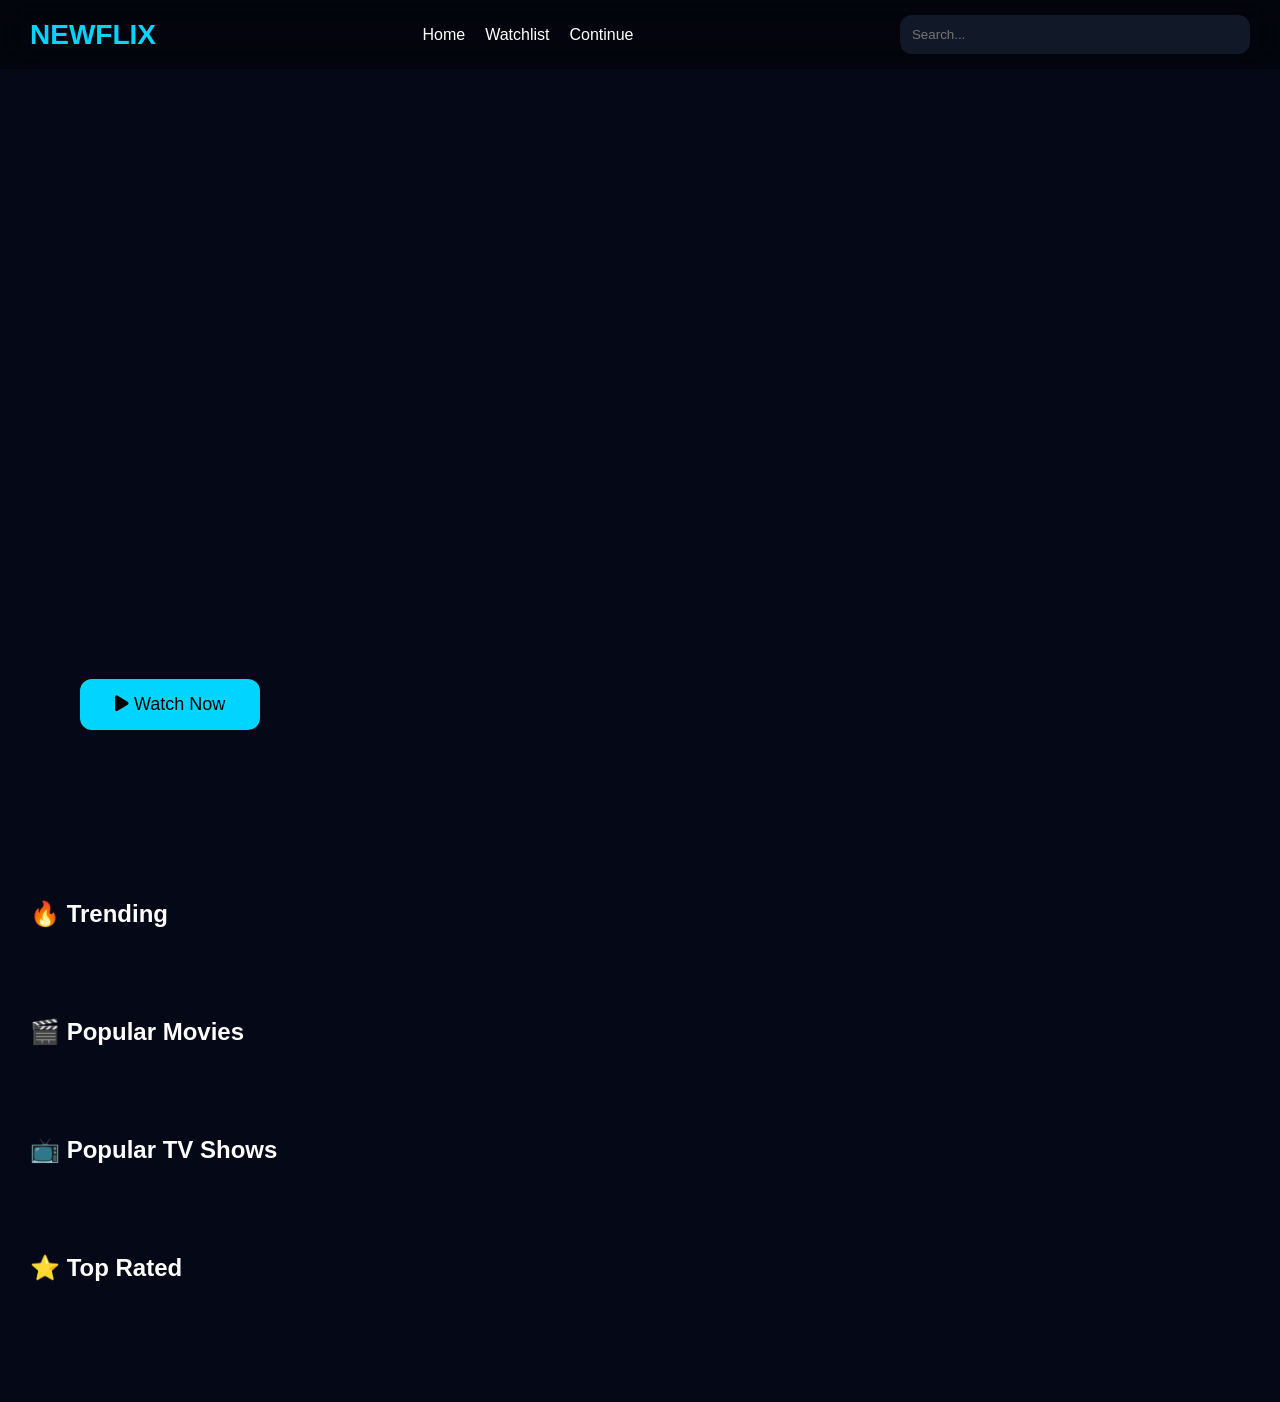
==== index.html @ 7b1274ec "Add files via upload" ====
<!DOCTYPE html>
<html lang="en">
<head>
<meta charset="UTF-8">
<meta name="viewport" content="width=device-width, initial-scale=1.0">

<title>StreamFlix V3</title>

<link rel="icon" href="ico/favicon.png">

<link href="https://cdnjs.cloudflare.com/ajax/libs/font-awesome/6.5.1/css/all.min.css" rel="stylesheet">

<link rel="stylesheet" href="css/main.css">

</head>
<body>

<header class="header">

<div class="logo">

NEWFLIX

</div>

<nav>

<a href="index.html">
Home
</a>

<a href="watchlist.html">
Watchlist
</a>

<a href="history.html">
Continue
</a>

</nav>

<div class="search-box">

<input
type="text"
id="searchInput"
placeholder="Search..."
>

</div>

</header>

<section id="hero" class="hero">

    <div class="hero-overlay">

        <h1 id="heroTitle"></h1>

        <p id="heroOverview"></p>

        <div class="hero-buttons">

            <button id="watchHero">
                <i class="fas fa-play"></i>
                Watch Now
            </button>

        </div>

    </div>

</section>

<main>

    <section>

        <h2>🔥 Trending</h2>

        <div id="trending" class="row"></div>

    </section>

    <section>

        <h2>🎬 Popular Movies</h2>

        <div id="movies" class="row"></div>

    </section>

    <section>

        <h2>📺 Popular TV Shows</h2>

        <div id="tv" class="row"></div>

    </section>

    <section>

        <h2>⭐ Top Rated</h2>

        <div id="toprated" class="row"></div>

    </section>

</main>

<script src="streamflix_live_search.js"></script>

<script src="js/tmdb.js"></script>

<script src="js/app.js"></script>

</body>
</html>
---- css/main.css ----
*{
margin:0;
padding:0;
box-sizing:border-box;
font-family:Segoe UI,sans-serif;
}

body{
background:#050816;
color:white;
overflow-x:hidden;
}

.header{
position:fixed;
top:0;
width:100%;
z-index:999;
display:flex;
justify-content:space-between;
align-items:center;
padding:15px 30px;
backdrop-filter:blur(15px);
background:rgba(0,0,0,.4);
}

.logo{
font-size:28px;
font-weight:bold;
color:#00d4ff;
}

.search-box input{
width:350px;
padding:12px;
border:none;
border-radius:12px;
background:#111827;
color:white;
}

.hero{
height:90vh;
background-size:cover;
background-position:center;
display:flex;
align-items:flex-end;
padding:80px;
}

.hero-overlay{
max-width:700px;
}

.hero h1{
font-size:4rem;
margin-bottom:20px;
}

.hero p{
line-height:1.7;
margin-bottom:25px;
}

.hero button{
padding:15px 35px;
border:none;
border-radius:12px;
background:#00d4ff;
cursor:pointer;
font-size:18px;
}

main{
padding:30px;
}

section{
margin-bottom:60px;
}

section h2{
margin-bottom:20px;
}

.row{
display:flex;
gap:15px;
overflow-x:auto;
padding-bottom:10px;
}

.card{
min-width:220px;
background:#0f172a;
border-radius:18px;
overflow:hidden;
cursor:pointer;
transition:.3s;
}

.card:hover{
transform:translateY(-10px);
}

.card img{
width:100%;
height:330px;
object-fit:cover;
}

.card-info{
padding:15px;
}

.card-title{
font-weight:bold;
margin-bottom:8px;
}

nav{
display:flex;
gap:20px;
}

nav a{
color:white;
text-decoration:none;
}

nav a:hover{
color:#00d4ff;
}
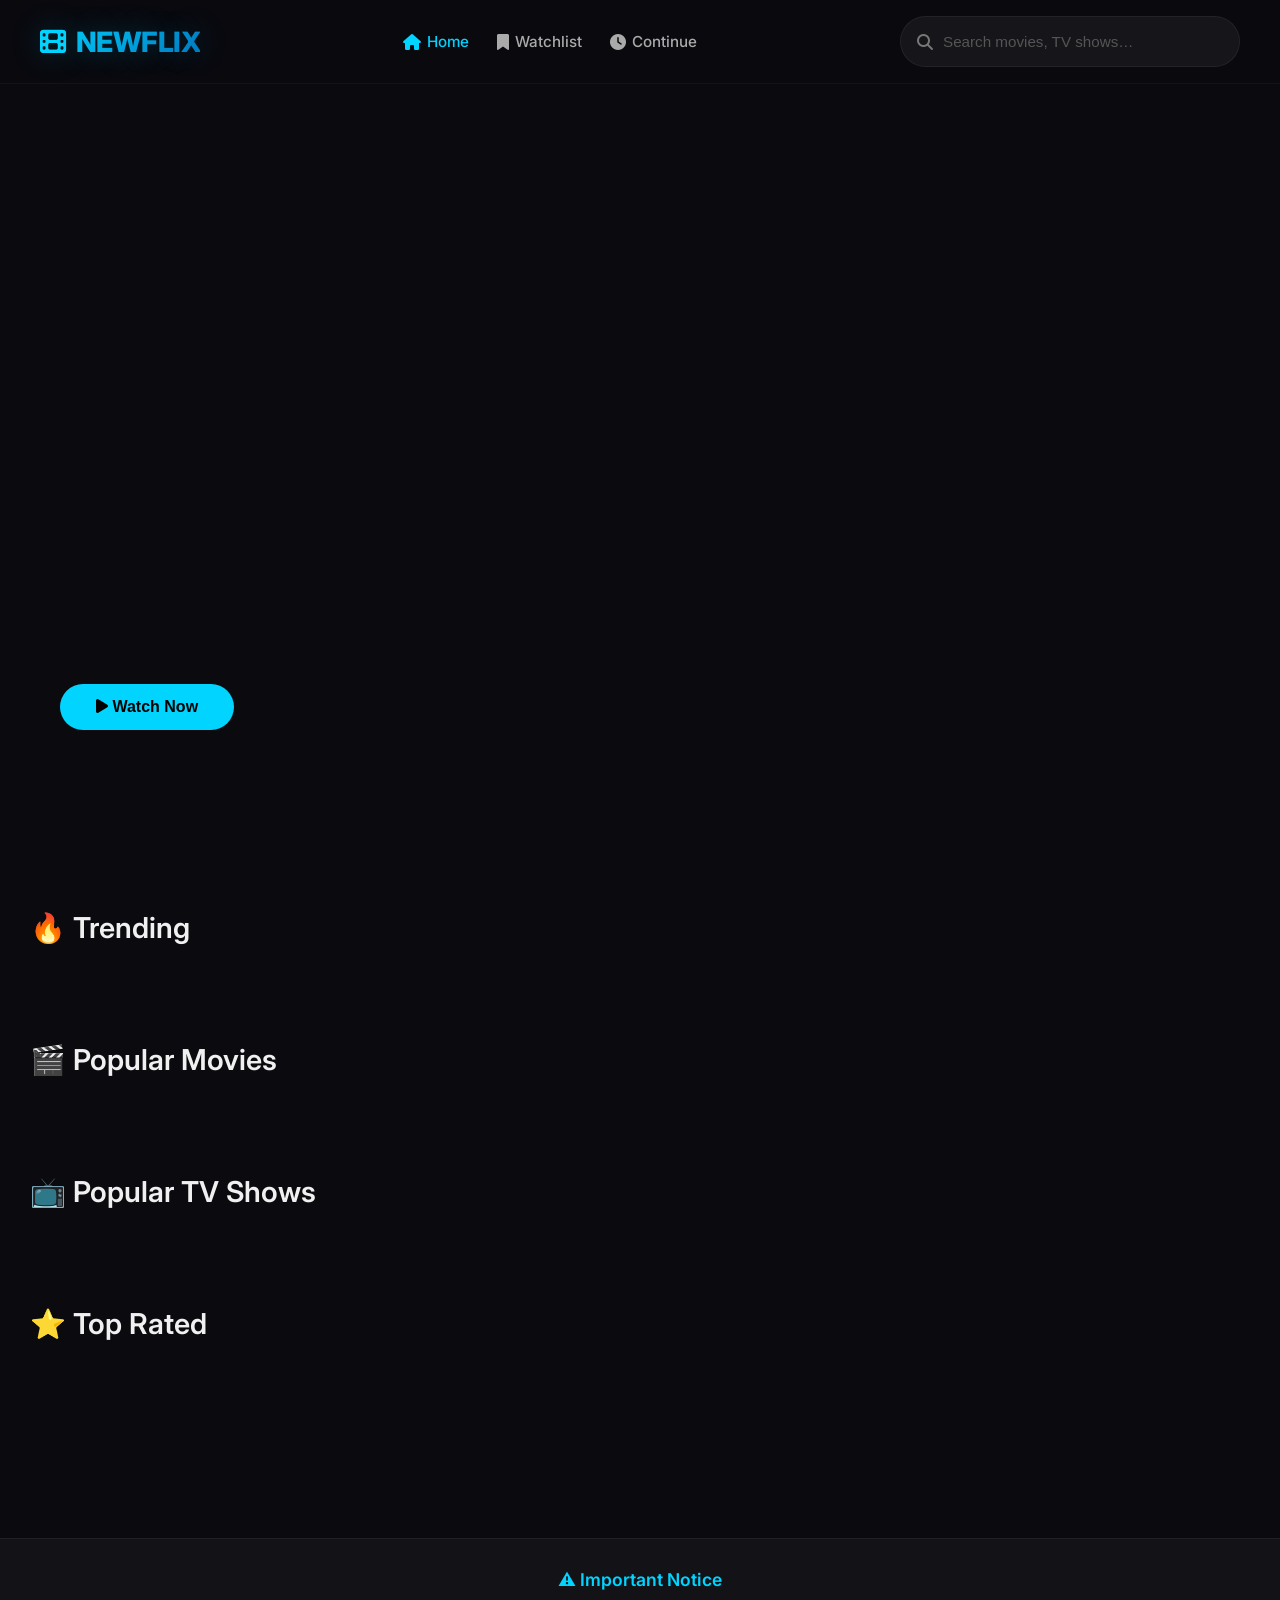
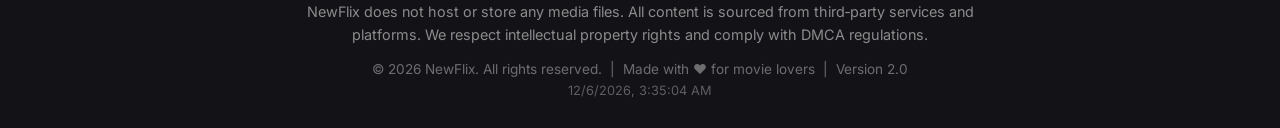
==== commit 5ba3d165: "Add files via upload" ====
--- a/index.html
+++ b/index.html
@@ -1,118 +1,78 @@
 <!DOCTYPE html>
 <html lang="en">
 <head>
-<meta charset="UTF-8">
-<meta name="viewport" content="width=device-width, initial-scale=1.0">
-
-<title>StreamFlix V3</title>
-
-<link rel="icon" href="ico/favicon.png">
-
-<link href="https://cdnjs.cloudflare.com/ajax/libs/font-awesome/6.5.1/css/all.min.css" rel="stylesheet">
-
-<link rel="stylesheet" href="css/main.css">
-
+  <meta charset="UTF-8">
+  <meta name="viewport" content="width=device-width, initial-scale=1.0">
+  <title>NewFlix V3</title>
+  <!-- Favicon (inline SVG) -->
+  <link rel="icon" href="data:image/svg+xml,<svg xmlns='http://www.w3.org/2000/svg' viewBox='0 0 100 100'><circle cx='50' cy='50' r='45' fill='%2300d4ff'/><polygon points='35,25 75,50 35,75' fill='white'/></svg>">
+  <link href="https://fonts.googleapis.com/css2?family=Inter:opsz@14..32&display=swap" rel="stylesheet">
+  <link rel="stylesheet" href="https://cdnjs.cloudflare.com/ajax/libs/font-awesome/6.5.1/css/all.min.css">
+  <link rel="stylesheet" href="css/main.css">
 </head>
 <body>
 
-<header class="header">
+  <header class="header">
+    <div class="logo"><i class="fas fa-film"></i> NEWFLIX</div>
+    <nav>
+      <a href="index.html" class="active"><i class="fas fa-home"></i> Home</a>
+      <a href="watchlist.html"><i class="fas fa-bookmark"></i> Watchlist</a>
+      <a href="history.html"><i class="fas fa-clock"></i> Continue</a>
+    </nav>
+    <div class="search-box">
+      <i class="fas fa-search"></i>
+      <input type="text" id="searchInput" placeholder="Search movies, TV shows…">
+    </div>
+  </header>
 
-<div class="logo">
+  <section id="hero" class="hero">
+    <div class="hero-overlay">
+      <h1 id="heroTitle"></h1>
+      <p id="heroOverview"></p>
+      <div class="hero-buttons">
+        <button id="watchHero"><i class="fas fa-play"></i> Watch Now</button>
+      </div>
+    </div>
+  </section>
 
-NEWFLIX
+  <main>
+    <!-- Sections will be populated by JS -->
+  </main>
 
-</div>
+  <!-- Footer -->
+  <footer style="
+    margin-top: 60px;
+    padding: 30px 20px;
+    text-align: center;
+    background: rgba(255,255,255,0.03);
+    border-top: 1px solid rgba(255,255,255,0.06);
+    color: #aaa;
+    font-family: 'Inter', sans-serif;
+  ">
+    <div style="margin-bottom: 10px; font-weight: 600; color: #00d4ff; font-size: 1.1rem;">
+      ⚠️ Important Notice
+    </div>
+    <div style="max-width: 700px; margin: 0 auto 15px; font-size: 0.9rem; line-height: 1.6; opacity: 0.8;">
+      NewFlix does not host or store any media files. All content is sourced from third‑party services and platforms.
+      We respect intellectual property rights and comply with DMCA regulations.
+    </div>
+    <div style="font-size: 0.85rem; opacity: 0.6;">
+      © <span id="current-year"></span> NewFlix. All rights reserved. &nbsp;|&nbsp; Made with ❤️ for movie lovers &nbsp;|&nbsp; Version 2.0
+    </div>
+    <div id="datetime" style="font-size: 0.8rem; margin-top: 6px; opacity: 0.5;"></div>
+  </footer>
 
-<nav>
+  <script>
+    document.getElementById('current-year').textContent = new Date().getFullYear();
+    function updateDateTime() {
+      document.getElementById('datetime').textContent = new Date().toLocaleString();
+    }
+    updateDateTime();
+    setInterval(updateDateTime, 1000);
+  </script>
 
-<a href="index.html">
-Home
-</a>
-
-<a href="watchlist.html">
-Watchlist
-</a>
-
-<a href="history.html">
-Continue
-</a>
-
-</nav>
-
-<div class="search-box">
-
-<input
-type="text"
-id="searchInput"
-placeholder="Search..."
->
-
-</div>
-
-</header>
-
-<section id="hero" class="hero">
-
-    <div class="hero-overlay">
-
-        <h1 id="heroTitle"></h1>
-
-        <p id="heroOverview"></p>
-
-        <div class="hero-buttons">
-
-            <button id="watchHero">
-                <i class="fas fa-play"></i>
-                Watch Now
-            </button>
-
-        </div>
-
-    </div>
-
-</section>
-
-<main>
-
-    <section>
-
-        <h2>🔥 Trending</h2>
-
-        <div id="trending" class="row"></div>
-
-    </section>
-
-    <section>
-
-        <h2>🎬 Popular Movies</h2>
-
-        <div id="movies" class="row"></div>
-
-    </section>
-
-    <section>
-
-        <h2>📺 Popular TV Shows</h2>
-
-        <div id="tv" class="row"></div>
-
-    </section>
-
-    <section>
-
-        <h2>⭐ Top Rated</h2>
-
-        <div id="toprated" class="row"></div>
-
-    </section>
-
-</main>
-
-<script src="streamflix_live_search.js"></script>
-
-<script src="js/tmdb.js"></script>
-
-<script src="js/app.js"></script>
-
+  <script src="js/tmdb.js"></script>
+  <script src="js/app.js"></script>
+  <script src="js/streamflix_live_search.js"></script>
 </body>
 </html>
--- a/css/main.css
+++ b/css/main.css
@@ -1,133 +1,177 @@
-*{
-margin:0;
-padding:0;
-box-sizing:border-box;
-font-family:Segoe UI,sans-serif;
+* {
+  margin: 0;
+  padding: 0;
+  box-sizing: border-box;
+}
+body {
+  font-family: 'Inter', -apple-system, sans-serif;
+  background: #0a0a0f;
+  color: #f0f0f0;
+  overflow-x: hidden;
+  scroll-behavior: smooth;
 }
 
-body{
-background:#050816;
-color:white;
-overflow-x:hidden;
+::-webkit-scrollbar { width: 8px; }
+::-webkit-scrollbar-track { background: rgba(255,255,255,0.02); }
+::-webkit-scrollbar-thumb { background: rgba(0,212,255,0.3); border-radius: 40px; }
+
+/* ── Header ── */
+.header {
+  position: fixed; top:0; width:100%; z-index:999;
+  display:flex; justify-content:space-between; align-items:center;
+  padding: 16px 40px;
+  background: rgba(10, 10, 15, 0.75);
+  backdrop-filter: blur(20px);
+  border-bottom: 1px solid rgba(255,255,255,0.04);
+}
+.logo {
+  font-size: 28px;
+  font-weight: 800;
+  background: linear-gradient(135deg, #00d4ff 0%, #0077be 100%);
+  -webkit-background-clip: text;
+  -webkit-text-fill-color: transparent;
+  background-clip: text;
+  letter-spacing: -0.5px;
+  text-shadow: 0 0 30px rgba(0, 212, 255, 0.25);
+  display: flex;
+  align-items: center;
+  gap: 10px;
+}
+.logo i {
+  font-size: 26px;
+  color: #00d4ff;
+  -webkit-text-fill-color: #00d4ff;
 }
 
-.header{
-position:fixed;
-top:0;
-width:100%;
-z-index:999;
-display:flex;
-justify-content:space-between;
-align-items:center;
-padding:15px 30px;
-backdrop-filter:blur(15px);
-background:rgba(0,0,0,.4);
+nav { display: flex; gap: 28px; }
+nav a {
+  color: #aaa; text-decoration: none; font-weight: 500;
+  transition: 0.3s; font-size: 0.95rem;
+  display: flex; align-items: center; gap: 6px;
+}
+nav a:hover, nav a.active { color: #00d4ff; }
+nav a i { font-size: 1rem; }
+
+.search-box {
+  display: flex; align-items: center;
+  background: rgba(255,255,255,0.05);
+  border-radius: 40px;
+  padding: 6px 16px;
+  border: 1px solid rgba(255,255,255,0.06);
+  transition: 0.3s;
+}
+.search-box:focus-within { border-color: rgba(0,212,255,0.3); background: rgba(255,255,255,0.08); }
+.search-box i { color: #777; margin-right: 10px; }
+.search-box input {
+  background: transparent; border: none; padding: 10px 0; color: #fff;
+  width: 280px; outline: none; font-size: 0.95rem;
+}
+.search-box input::placeholder { color: #555; }
+
+/* ── Hero ── */
+.hero {
+  height: 90vh; min-height: 500px;
+  background-size: cover; background-position: center;
+  display: flex; align-items: flex-end;
+  padding: 80px 60px;
+  position: relative;
+}
+.hero::after {
+  content: ''; position: absolute; inset:0;
+  background: linear-gradient(180deg, transparent 30%, rgba(10,10,15,0.9) 100%);
+}
+.hero-overlay {
+  max-width: 700px;
+  position: relative; z-index: 2;
+  animation: fadeUp 0.8s ease;
+}
+@keyframes fadeUp {
+  from { opacity:0; transform: translateY(30px); }
+  to { opacity:1; transform: translateY(0); }
+}
+.hero h1 { font-size: 4.5rem; font-weight: 700; letter-spacing: -2px; margin-bottom: 20px; }
+.hero p { font-size: 1.1rem; line-height: 1.8; opacity: 0.8; max-width: 600px; margin-bottom: 30px; }
+.hero button {
+  padding: 14px 36px; border: none; border-radius: 40px;
+  background: #00d4ff; color: #000; font-weight: 600; font-size: 1rem;
+  cursor: pointer; transition: 0.3s;
+}
+.hero button:hover { box-shadow: 0 0 40px rgba(0,212,255,0.3); transform: scale(1.02); }
+
+/* ── Main sections ── */
+main { padding: 40px 30px; }
+section { margin-bottom: 60px; }
+section h2 {
+  font-size: 1.8rem; font-weight: 600; margin-bottom: 25px;
+  display: flex; align-items: center; gap: 12px;
+}
+section h2 i { color: #00d4ff; }
+
+/* ── Cards ── */
+.row {
+  display: flex; gap: 22px; overflow-x: auto;
+  padding-bottom: 12px;
+  scroll-snap-type: x mandatory;
+}
+.row > * { scroll-snap-align: start; }
+
+.card {
+  min-width: 210px; width: 210px;
+  background: rgba(255,255,255,0.04);
+  backdrop-filter: blur(12px);
+  border-radius: 20px;
+  overflow: hidden;
+  cursor: pointer;
+  transition: all 0.3s cubic-bezier(0.2, 0, 0, 1);
+  border: 1px solid rgba(255,255,255,0.04);
+}
+.card:hover {
+  transform: translateY(-12px) scale(1.02);
+  border-color: rgba(0,212,255,0.2);
+  box-shadow: 0 20px 60px rgba(0,0,0,0.5);
+}
+.card img {
+  width: 100%; height: 310px; object-fit: cover;
+  border-bottom: 1px solid rgba(255,255,255,0.04);
+}
+.card-info { padding: 16px; }
+.card-title {
+  font-weight: 600; font-size: 1rem;
+  display: -webkit-box; -webkit-line-clamp: 2; -webkit-box-orient: vertical; overflow: hidden;
+}
+.card-info p { font-size: 0.85rem; opacity: 0.6; margin-top: 4px; }
+
+/* ── Watchlist & History cards ── */
+#watchlistGrid .card { min-width: 200px; width: 200px; }
+#continueCard .card {
+  min-width: 100%; max-width: 500px;
+  display: flex; gap: 20px; align-items: center;
+  padding: 20px;
+}
+#continueCard .card img { width: 140px; height: 200px; border-radius: 12px; object-fit: cover; }
+#continueCard .card-info { flex:1; }
+#continueCard .card-info button {
+  margin-top: 12px; padding: 10px 24px; border: none; border-radius: 40px;
+  background: #00d4ff; color: #000; font-weight: 600; cursor: pointer; transition: 0.3s;
+}
+#continueCard .card-info button:hover { box-shadow: 0 0 30px rgba(0,212,255,0.3); }
+
+/* ── Responsive ── */
+@media (max-width: 900px) {
+  .header { flex-wrap: wrap; padding: 12px 20px; gap: 10px; }
+  .search-box { width: 100%; order: 3; }
+  .search-box input { width: 100%; }
+  nav { gap: 16px; }
+  .hero { padding: 60px 30px; height: 70vh; }
+  .hero h1 { font-size: 2.8rem; }
+  .card { min-width: 160px; width: 160px; }
+  .card img { height: 240px; }
 }
 
-.logo{
-font-size:28px;
-font-weight:bold;
-color:#00d4ff;
-}
-
-.search-box input{
-width:350px;
-padding:12px;
-border:none;
-border-radius:12px;
-background:#111827;
-color:white;
-}
-
-.hero{
-height:90vh;
-background-size:cover;
-background-position:center;
-display:flex;
-align-items:flex-end;
-padding:80px;
-}
-
-.hero-overlay{
-max-width:700px;
-}
-
-.hero h1{
-font-size:4rem;
-margin-bottom:20px;
-}
-
-.hero p{
-line-height:1.7;
-margin-bottom:25px;
-}
-
-.hero button{
-padding:15px 35px;
-border:none;
-border-radius:12px;
-background:#00d4ff;
-cursor:pointer;
-font-size:18px;
-}
-
-main{
-padding:30px;
-}
-
-section{
-margin-bottom:60px;
-}
-
-section h2{
-margin-bottom:20px;
-}
-
-.row{
-display:flex;
-gap:15px;
-overflow-x:auto;
-padding-bottom:10px;
-}
-
-.card{
-min-width:220px;
-background:#0f172a;
-border-radius:18px;
-overflow:hidden;
-cursor:pointer;
-transition:.3s;
-}
-
-.card:hover{
-transform:translateY(-10px);
-}
-
-.card img{
-width:100%;
-height:330px;
-object-fit:cover;
-}
-
-.card-info{
-padding:15px;
-}
-
-.card-title{
-font-weight:bold;
-margin-bottom:8px;
-}
-
-nav{
-display:flex;
-gap:20px;
-}
-
-nav a{
-color:white;
-text-decoration:none;
-}
-
-nav a:hover{
-color:#00d4ff;
+@media (max-width: 500px) {
+  .hero h1 { font-size: 2rem; }
+  .hero p { font-size: 0.95rem; }
+  .card { min-width: 140px; width: 140px; }
+  .card img { height: 200px; }
+  #continueCard .card { flex-direction: column; text-align: center; }
 }
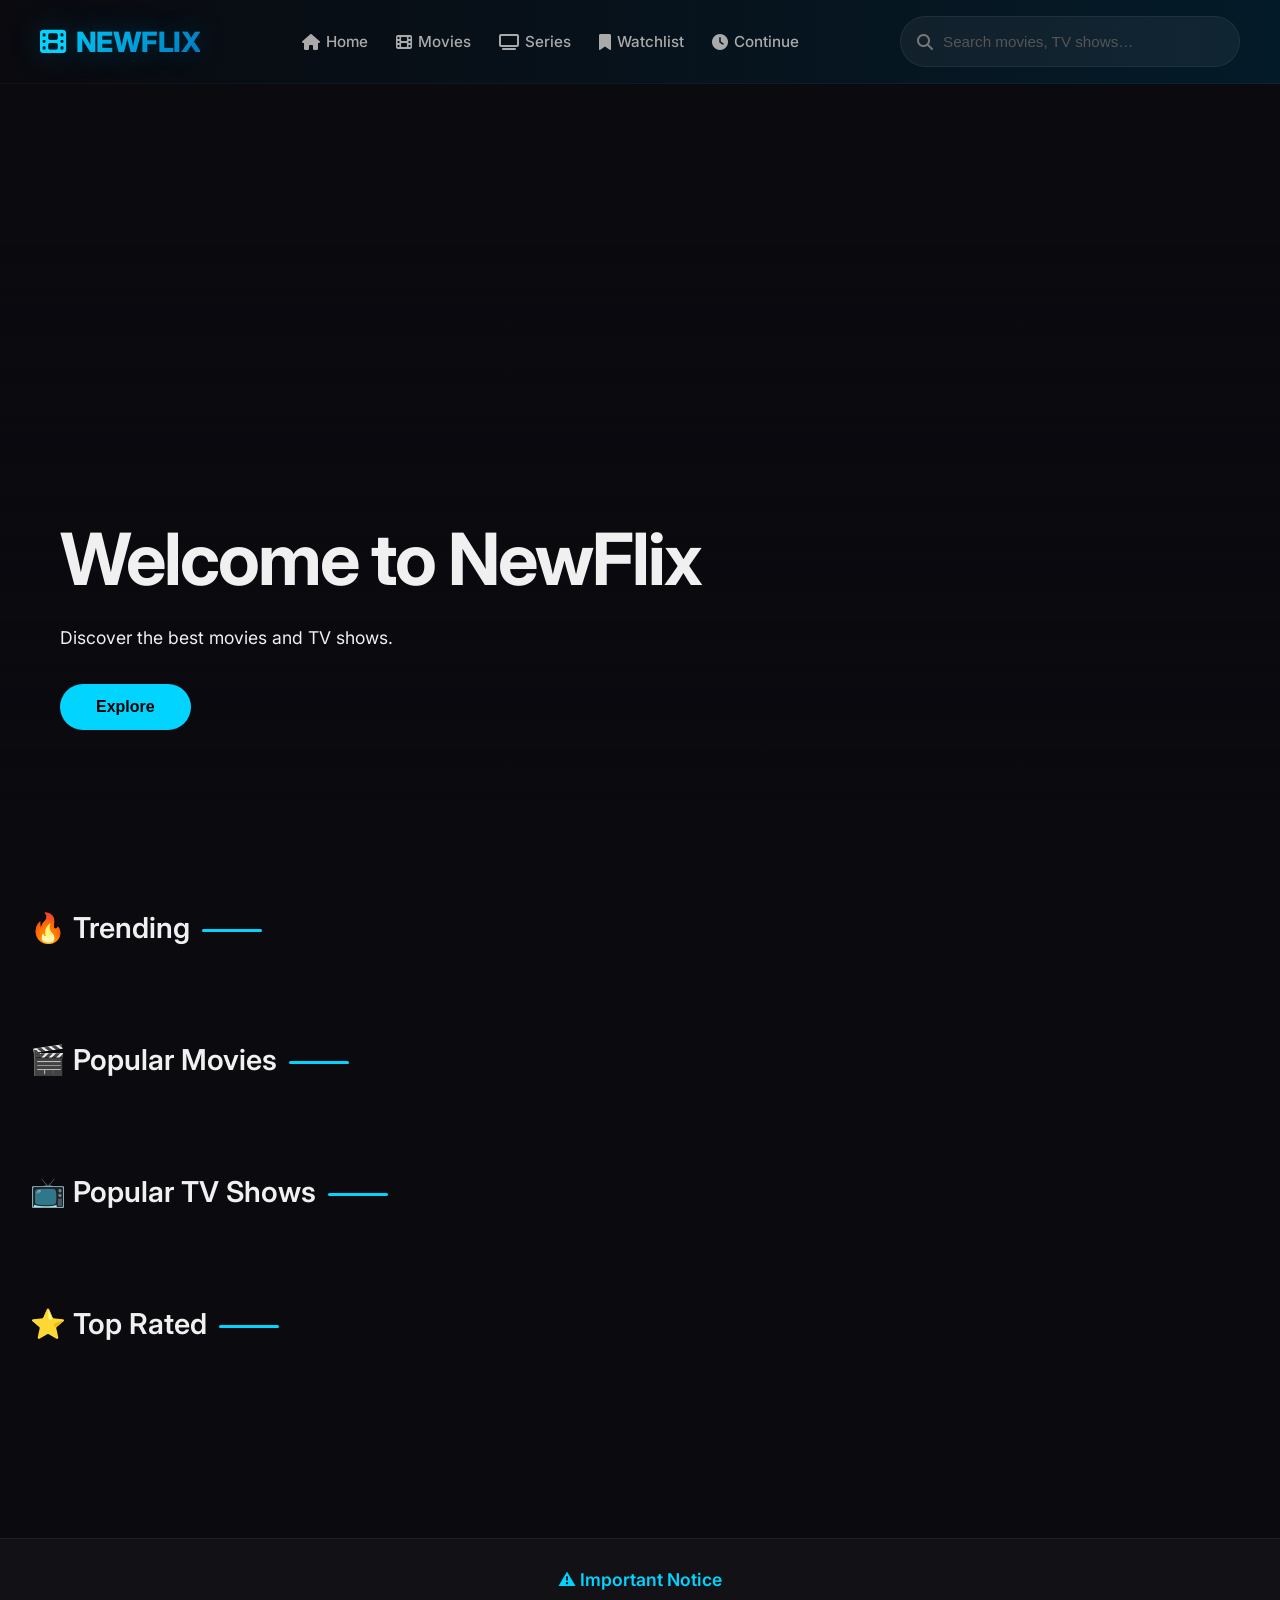
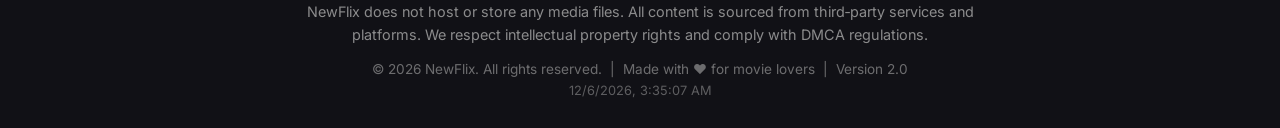
==== commit a1710d3c: "new design" ====
--- a/index.html
+++ b/index.html
@@ -3,7 +3,7 @@
 <head>
   <meta charset="UTF-8">
   <meta name="viewport" content="width=device-width, initial-scale=1.0">
-  <title>NewFlix V3</title>
+  <title>NewFlix</title>
   <!-- Favicon (inline SVG) -->
   <link rel="icon" href="data:image/svg+xml,<svg xmlns='http://www.w3.org/2000/svg' viewBox='0 0 100 100'><circle cx='50' cy='50' r='45' fill='%2300d4ff'/><polygon points='35,25 75,50 35,75' fill='white'/></svg>">
   <link href="https://fonts.googleapis.com/css2?family=Inter:opsz@14..32&display=swap" rel="stylesheet">
@@ -14,11 +14,13 @@
 
   <header class="header">
     <div class="logo"><i class="fas fa-film"></i> NEWFLIX</div>
-    <nav>
-      <a href="index.html" class="active"><i class="fas fa-home"></i> Home</a>
-      <a href="watchlist.html"><i class="fas fa-bookmark"></i> Watchlist</a>
-      <a href="history.html"><i class="fas fa-clock"></i> Continue</a>
-    </nav>
+<nav>
+  <a href="index.html"><i class="fas fa-home"></i> Home</a>
+  <a href="movies.html"><i class="fas fa-film"></i> Movies</a>
+  <a href="series.html"><i class="fas fa-tv"></i> Series</a>
+  <a href="watchlist.html"><i class="fas fa-bookmark"></i> Watchlist</a>
+  <a href="history.html"><i class="fas fa-clock"></i> Continue</a>
+</nav>
     <div class="search-box">
       <i class="fas fa-search"></i>
       <input type="text" id="searchInput" placeholder="Search movies, TV shows…">
--- a/css/main.css
+++ b/css/main.css
@@ -9,21 +9,64 @@
   color: #f0f0f0;
   overflow-x: hidden;
   scroll-behavior: smooth;
-}
-
+  /* Page fade-in animation */
+  animation: fadeInPage 0.8s ease-out forwards;
+}
+
+/* ── Custom scrollbar ── */
 ::-webkit-scrollbar { width: 8px; }
 ::-webkit-scrollbar-track { background: rgba(255,255,255,0.02); }
 ::-webkit-scrollbar-thumb { background: rgba(0,212,255,0.3); border-radius: 40px; }
 
-/* ── Header ── */
+/* ── Keyframes ── */
+@keyframes fadeInPage {
+  0% { opacity: 0; }
+  100% { opacity: 1; }
+}
+
+@keyframes slideUpFade {
+  0% { opacity: 0; transform: translateY(30px); }
+  100% { opacity: 1; transform: translateY(0); }
+}
+
+@keyframes pulseBtn {
+  0% { box-shadow: 0 0 0 0 rgba(0, 212, 255, 0.4); }
+  70% { box-shadow: 0 0 0 20px rgba(0, 212, 255, 0); }
+  100% { box-shadow: 0 0 0 0 rgba(0, 212, 255, 0); }
+}
+
+@keyframes gradientMove {
+  0% { background-position: 0% 50%; }
+  100% { background-position: 100% 50%; }
+}
+
+@keyframes spinReel {
+  0% { transform: rotate(0deg); }
+  100% { transform: rotate(360deg); }
+}
+
+@keyframes logoGlow {
+  0% { filter: drop-shadow(0 0 5px rgba(0, 212, 255, 0.2)); }
+  100% { filter: drop-shadow(0 0 25px rgba(0, 212, 255, 0.6)); }
+}
+
+@keyframes expandLine {
+  0% { width: 0; }
+  100% { width: 60px; }
+}
+
+/* ── Header (with animated gradient) ── */
 .header {
   position: fixed; top:0; width:100%; z-index:999;
   display:flex; justify-content:space-between; align-items:center;
   padding: 16px 40px;
-  background: rgba(10, 10, 15, 0.75);
-  backdrop-filter: blur(20px);
+  background: linear-gradient(90deg, rgba(10,10,15,0.85), rgba(0,40,60,0.85), rgba(10,10,15,0.85));
+  background-size: 300% 100%;
+  animation: gradientMove 8s ease-in-out infinite alternate;
   border-bottom: 1px solid rgba(255,255,255,0.04);
 }
+
+/* ── Logo (animated) ── */
 .logo {
   font-size: 28px;
   font-weight: 800;
@@ -36,13 +79,16 @@
   display: flex;
   align-items: center;
   gap: 10px;
+  animation: logoGlow 3s ease-in-out infinite alternate;
 }
 .logo i {
   font-size: 26px;
   color: #00d4ff;
   -webkit-text-fill-color: #00d4ff;
-}
-
+  animation: spinReel 6s linear infinite;
+}
+
+/* ── Navigation ── */
 nav { display: flex; gap: 28px; }
 nav a {
   color: #aaa; text-decoration: none; font-weight: 500;
@@ -52,6 +98,7 @@
 nav a:hover, nav a.active { color: #00d4ff; }
 nav a i { font-size: 1rem; }
 
+/* ── Search box ── */
 .search-box {
   display: flex; align-items: center;
   background: rgba(255,255,255,0.05);
@@ -68,7 +115,7 @@
 }
 .search-box input::placeholder { color: #555; }
 
-/* ── Hero ── */
+/* ── Hero (animated elements) ── */
 .hero {
   height: 90vh; min-height: 500px;
   background-size: cover; background-position: center;
@@ -83,31 +130,52 @@
 .hero-overlay {
   max-width: 700px;
   position: relative; z-index: 2;
-  animation: fadeUp 0.8s ease;
-}
-@keyframes fadeUp {
-  from { opacity:0; transform: translateY(30px); }
-  to { opacity:1; transform: translateY(0); }
-}
-.hero h1 { font-size: 4.5rem; font-weight: 700; letter-spacing: -2px; margin-bottom: 20px; }
-.hero p { font-size: 1.1rem; line-height: 1.8; opacity: 0.8; max-width: 600px; margin-bottom: 30px; }
+}
+.hero h1 {
+  font-size: 4.5rem; font-weight: 700; letter-spacing: -2px; margin-bottom: 20px;
+  animation: slideUpFade 1s ease-out forwards;
+  opacity: 0;
+}
+.hero p {
+  font-size: 1.1rem; line-height: 1.8; opacity: 0.8; max-width: 600px; margin-bottom: 30px;
+  animation: slideUpFade 1s ease-out 0.3s forwards;
+  opacity: 0;
+}
 .hero button {
   padding: 14px 36px; border: none; border-radius: 40px;
   background: #00d4ff; color: #000; font-weight: 600; font-size: 1rem;
   cursor: pointer; transition: 0.3s;
-}
-.hero button:hover { box-shadow: 0 0 40px rgba(0,212,255,0.3); transform: scale(1.02); }
+  animation: slideUpFade 1s ease-out 0.6s forwards, pulseBtn 2.5s ease-in-out 1.5s infinite;
+  opacity: 0;
+}
+.hero button:hover {
+  box-shadow: 0 0 50px rgba(0,212,255,0.5);
+  transform: scale(1.05);
+}
 
 /* ── Main sections ── */
 main { padding: 40px 30px; }
 section { margin-bottom: 60px; }
+
+/* ── Section titles with animated underline ── */
 section h2 {
   font-size: 1.8rem; font-weight: 600; margin-bottom: 25px;
   display: flex; align-items: center; gap: 12px;
+  position: relative;
 }
 section h2 i { color: #00d4ff; }
-
-/* ── Cards ── */
+section h2::after {
+  content: '';
+  display: block;
+  width: 60px;
+  height: 3px;
+  background: #00d4ff;
+  border-radius: 4px;
+  margin-top: 5px;
+  animation: expandLine 0.8s ease-out forwards;
+}
+
+/* ── Cards (with enhanced hover) ── */
 .row {
   display: flex; gap: 22px; overflow-x: auto;
   padding-bottom: 12px;
@@ -122,17 +190,21 @@
   border-radius: 20px;
   overflow: hidden;
   cursor: pointer;
-  transition: all 0.3s cubic-bezier(0.2, 0, 0, 1);
+  transition: all 0.4s cubic-bezier(0.2, 0, 0, 1);
   border: 1px solid rgba(255,255,255,0.04);
 }
 .card:hover {
-  transform: translateY(-12px) scale(1.02);
-  border-color: rgba(0,212,255,0.2);
-  box-shadow: 0 20px 60px rgba(0,0,0,0.5);
+  transform: translateY(-12px) scale(1.03);
+  border-color: rgba(0,212,255,0.4);
+  box-shadow: 0 20px 50px rgba(0,212,255,0.15);
 }
 .card img {
   width: 100%; height: 310px; object-fit: cover;
   border-bottom: 1px solid rgba(255,255,255,0.04);
+  transition: 0.3s;
+}
+.card:hover img {
+  filter: brightness(1.1);
 }
 .card-info { padding: 16px; }
 .card-title {
@@ -154,7 +226,15 @@
   margin-top: 12px; padding: 10px 24px; border: none; border-radius: 40px;
   background: #00d4ff; color: #000; font-weight: 600; cursor: pointer; transition: 0.3s;
 }
-#continueCard .card-info button:hover { box-shadow: 0 0 30px rgba(0,212,255,0.3); }
+#continueCard .card-info button:hover { box-shadow: 0 0 30px rgba(0,212,255,0.3); transform: scale(1.02); }
+
+/* ── Delete buttons (continue & watchlist) ── */
+.delete-btn, .remove-continue-btn {
+  transition: 0.3s;
+}
+.delete-btn:hover, .remove-continue-btn:hover {
+  transform: scale(1.15);
+}
 
 /* ── Responsive ── */
 @media (max-width: 900px) {
@@ -174,4 +254,142 @@
   .card { min-width: 140px; width: 140px; }
   .card img { height: 200px; }
   #continueCard .card { flex-direction: column; text-align: center; }
+}
+
+/* ─── Carousel ─── */
+.carousel-container {
+  position: relative;
+  width: 100%;
+  height: 100%;
+  overflow: hidden;
+}
+
+.carousel-slides {
+  display: flex;
+  width: 100%;
+  height: 100%;
+  transition: transform 0.7s cubic-bezier(0.25, 0.46, 0.45, 0.94);
+}
+
+.carousel-slide {
+  flex: 0 0 100%;
+  height: 90vh;
+  min-height: 500px;
+  background-size: cover;
+  background-position: center;
+  position: relative;
+  display: flex;
+  align-items: flex-end;
+  padding: 80px 60px;
+}
+
+.carousel-slide::after {
+  content: '';
+  position: absolute;
+  inset: 0;
+  background: linear-gradient(180deg, transparent 30%, rgba(10,10,15,0.9) 100%);
+  pointer-events: none;
+}
+
+.carousel-slide .hero-overlay {
+  position: relative;
+  z-index: 2;
+  max-width: 700px;
+  animation: slideUpFade 0.7s ease-out forwards;
+}
+
+.carousel-slide .hero-overlay h1 {
+  font-size: 4.5rem;
+  font-weight: 700;
+  letter-spacing: -2px;
+  margin-bottom: 20px;
+}
+
+.carousel-slide .hero-overlay p {
+  font-size: 1.1rem;
+  line-height: 1.8;
+  opacity: 0.8;
+  max-width: 600px;
+  margin-bottom: 30px;
+}
+
+.carousel-btn {
+  padding: 14px 36px;
+  border: none;
+  border-radius: 40px;
+  background: #00d4ff;
+  color: #000;
+  font-weight: 600;
+  font-size: 1rem;
+  cursor: pointer;
+  transition: 0.3s;
+}
+.carousel-btn:hover {
+  box-shadow: 0 0 40px rgba(0,212,255,0.4);
+  transform: scale(1.05);
+}
+
+/* Navigation arrows */
+.carousel-arrow {
+  position: absolute;
+  top: 50%;
+  transform: translateY(-50%);
+  background: rgba(0,0,0,0.4);
+  backdrop-filter: blur(8px);
+  color: #fff;
+  border: 1px solid rgba(255,255,255,0.1);
+  border-radius: 50%;
+  width: 50px;
+  height: 50px;
+  font-size: 1.5rem;
+  cursor: pointer;
+  z-index: 10;
+  transition: 0.3s;
+  display: flex;
+  align-items: center;
+  justify-content: center;
+}
+.carousel-arrow:hover {
+  background: rgba(0,212,255,0.3);
+  border-color: #00d4ff;
+}
+.carousel-arrow.left { left: 20px; }
+.carousel-arrow.right { right: 20px; }
+
+/* Dots */
+.carousel-dots {
+  position: absolute;
+  bottom: 30px;
+  left: 50%;
+  transform: translateX(-50%);
+  display: flex;
+  gap: 12px;
+  z-index: 10;
+}
+.carousel-dots .dot {
+  width: 12px;
+  height: 12px;
+  border-radius: 50%;
+  background: rgba(255,255,255,0.3);
+  cursor: pointer;
+  transition: 0.3s;
+}
+.carousel-dots .dot.active {
+  background: #00d4ff;
+  box-shadow: 0 0 20px rgba(0,212,255,0.5);
+}
+.carousel-dots .dot:hover {
+  transform: scale(1.2);
+}
+
+/* Responsive */
+@media (max-width: 900px) {
+  .carousel-slide { padding: 60px 30px; height: 70vh; }
+  .carousel-slide .hero-overlay h1 { font-size: 2.8rem; }
+  .carousel-arrow { width: 40px; height: 40px; font-size: 1rem; }
+}
+@media (max-width: 500px) {
+  .carousel-slide .hero-overlay h1 { font-size: 2rem; }
+  .carousel-slide .hero-overlay p { font-size: 0.95rem; }
+  .carousel-arrow { display: none; }
 }
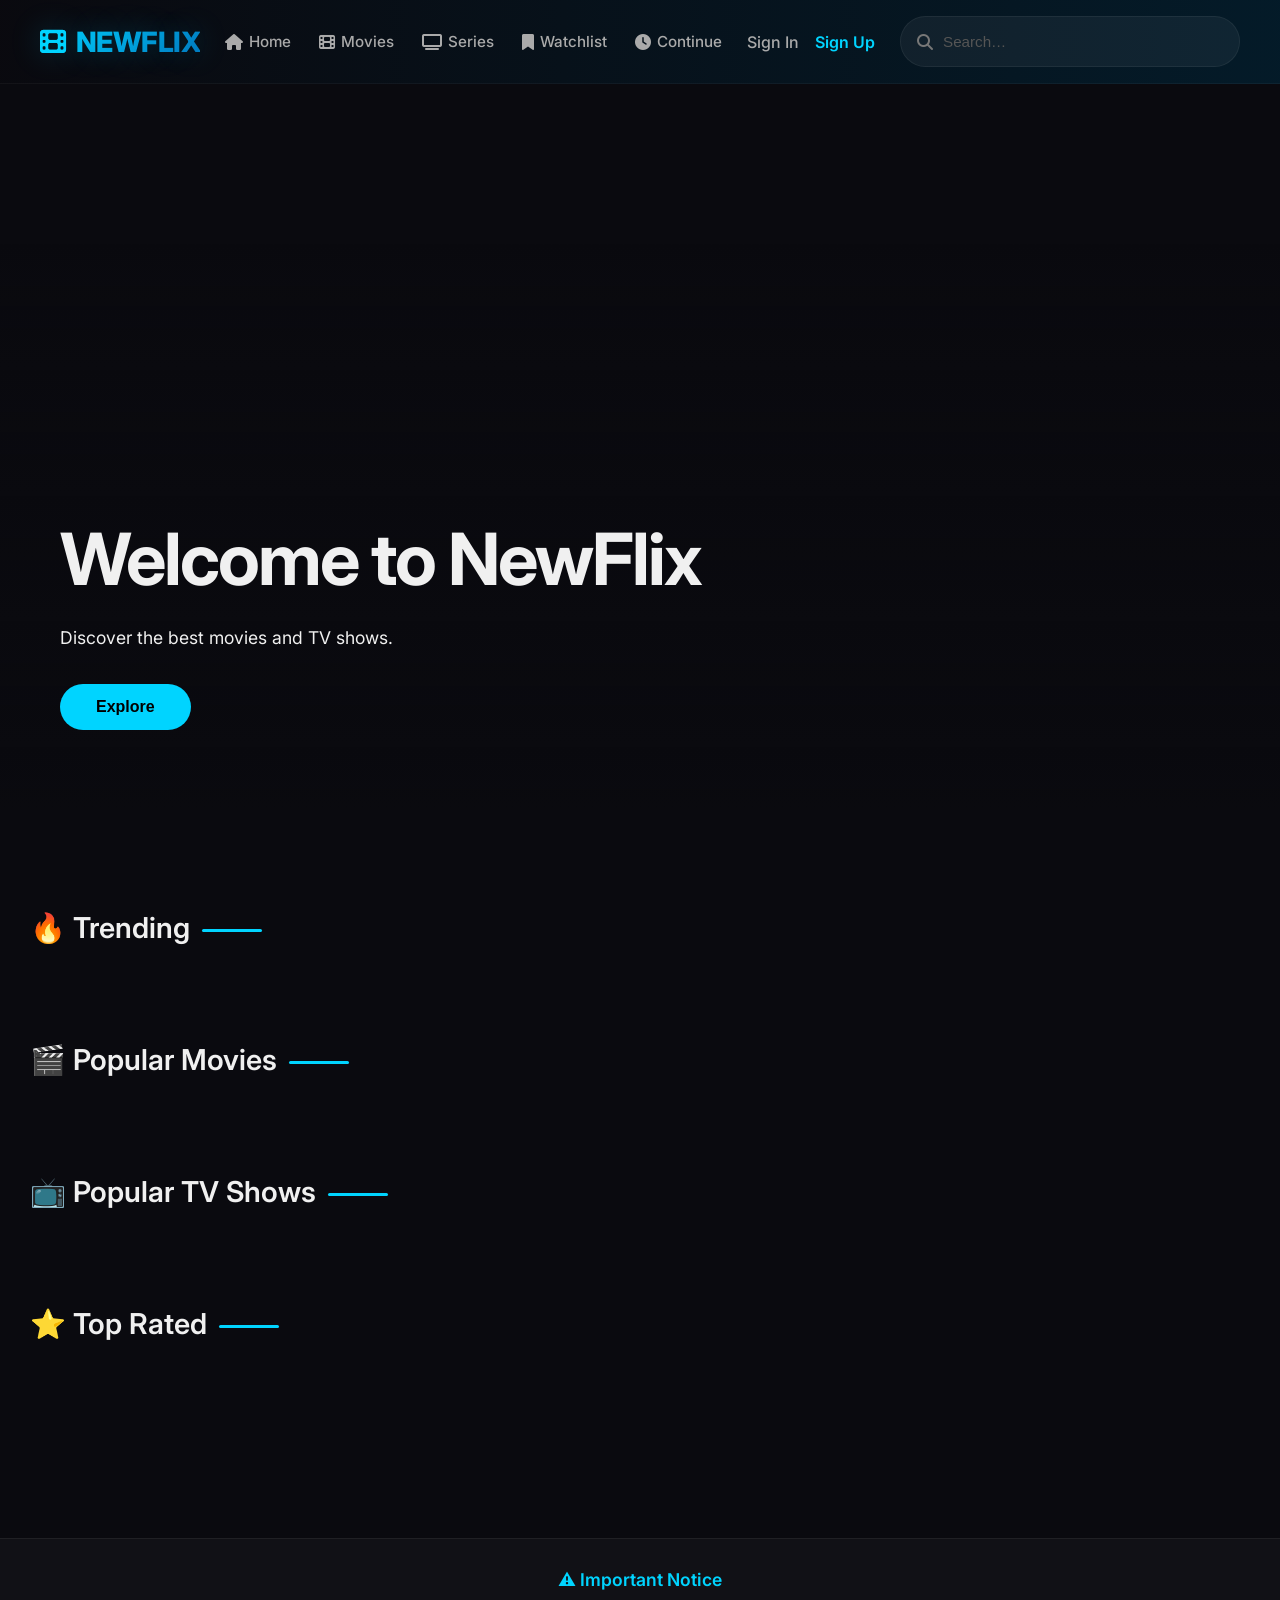
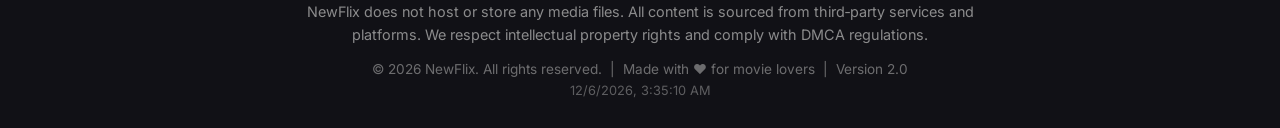
==== commit a4096953: "added backend added a database to handle data" ====
--- a/index.html
+++ b/index.html
@@ -12,20 +12,21 @@
 </head>
 <body>
 
-  <header class="header">
-    <div class="logo"><i class="fas fa-film"></i> NEWFLIX</div>
-<nav>
-  <a href="index.html"><i class="fas fa-home"></i> Home</a>
-  <a href="movies.html"><i class="fas fa-film"></i> Movies</a>
-  <a href="series.html"><i class="fas fa-tv"></i> Series</a>
-  <a href="watchlist.html"><i class="fas fa-bookmark"></i> Watchlist</a>
-  <a href="history.html"><i class="fas fa-clock"></i> Continue</a>
-</nav>
-    <div class="search-box">
-      <i class="fas fa-search"></i>
-      <input type="text" id="searchInput" placeholder="Search movies, TV shows…">
-    </div>
-  </header>
+<header class="header">
+  <div class="logo"><i class="fas fa-film"></i> NEWFLIX</div>
+  <nav>
+    <a href="index.html"><i class="fas fa-home"></i> Home</a>
+    <a href="movies.html"><i class="fas fa-film"></i> Movies</a>
+    <a href="series.html"><i class="fas fa-tv"></i> Series</a>
+    <a href="watchlist.html"><i class="fas fa-bookmark"></i> Watchlist</a>
+    <a href="history.html"><i class="fas fa-clock"></i> Continue</a>
+  </nav>
+  <div class="search-box">
+    <i class="fas fa-search"></i>
+    <input type="text" id="searchInput" placeholder="Search…">
+  </div>
+  <!-- auth links will be injected here by JS -->
+</header>
 
   <section id="hero" class="hero">
     <div class="hero-overlay">
@@ -76,5 +77,8 @@
   <script src="js/tmdb.js"></script>
   <script src="js/app.js"></script>
   <script src="js/streamflix_live_search.js"></script>
+  <script src="js/airtable.js"></script>
+  <script src="js/auth.js"></script>
+  <script src="js/streamflix_live_search.js"></script>
 </body>
 </html>
